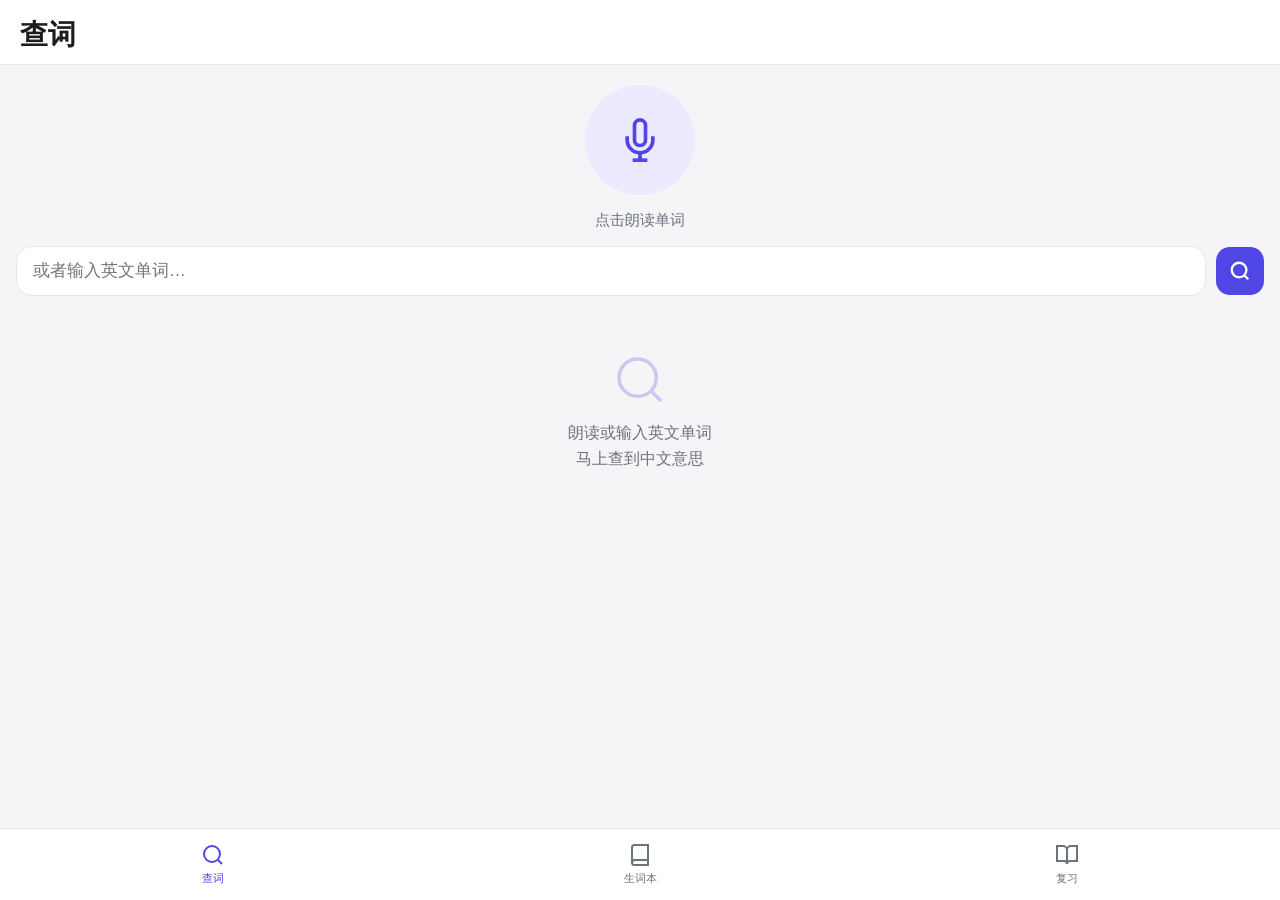
==== index.html @ 11c009c8 "Add files via upload" ====
<!DOCTYPE html>
<html lang="zh-CN">
<head>
  <meta charset="UTF-8">
  <meta name="viewport" content="width=device-width, initial-scale=1, viewport-fit=cover, user-scalable=no">
  <meta name="apple-mobile-web-app-capable" content="yes">
  <meta name="apple-mobile-web-app-status-bar-style" content="black-translucent">
  <meta name="apple-mobile-web-app-title" content="单词本">
  <link rel="manifest" href="manifest.json">
  <title>单词本</title>
  <link rel="stylesheet" href="style.css">
</head>
<body>
<div id="app">

  <!-- ── 查词 ── -->
  <div id="tab-lookup" class="tab-page active">
    <header><h1>查词</h1></header>
    <div class="tab-body">
      <button id="mic-btn" class="mic-btn" aria-label="语音输入">
        <svg viewBox="0 0 24 24" fill="none" stroke="currentColor" stroke-width="2">
          <path d="M12 1a3 3 0 0 0-3 3v8a3 3 0 0 0 6 0V4a3 3 0 0 0-3-3z"/>
          <path d="M19 10v2a7 7 0 0 1-14 0v-2"/>
          <line x1="12" y1="19" x2="12" y2="23"/>
          <line x1="8" y1="23" x2="16" y2="23"/>
        </svg>
      </button>
      <p id="voice-hint" class="voice-hint">点击朗读单词</p>

      <div class="search-row">
        <input id="word-input" type="text" placeholder="或者输入英文单词…"
               autocomplete="off" autocorrect="off" autocapitalize="none" spellcheck="false">
        <button id="search-btn" class="icon-btn">
          <svg viewBox="0 0 24 24" fill="none" stroke="currentColor" stroke-width="2.5">
            <circle cx="11" cy="11" r="8"/><path d="m21 21-4.35-4.35"/>
          </svg>
        </button>
      </div>

      <div id="lookup-result"></div>
    </div>
  </div>

  <!-- ── 生词本 ── -->
  <div id="tab-notebook" class="tab-page">
    <header>
      <h1>生词本</h1>
      <button id="add-btn" class="icon-btn" aria-label="手动添加">
        <svg viewBox="0 0 24 24" fill="none" stroke="currentColor" stroke-width="2.5">
          <path d="M12 5v14M5 12h14"/>
        </svg>
      </button>
    </header>
    <div class="tab-body">
      <input id="notebook-search" type="text" placeholder="搜索…" class="search-input">
      <div id="notebook-list"></div>
    </div>
  </div>

  <!-- ── 复习 ── -->
  <div id="tab-review" class="tab-page">
    <header><h1>复习</h1></header>
    <div class="tab-body" id="review-body"></div>
  </div>

  <!-- 底部标签栏 -->
  <nav id="tab-bar">
    <button class="tab-btn active" data-tab="lookup">
      <svg viewBox="0 0 24 24" fill="none" stroke="currentColor" stroke-width="2">
        <circle cx="11" cy="11" r="8"/><path d="m21 21-4.35-4.35"/>
      </svg>
      <span>查词</span>
    </button>
    <button class="tab-btn" data-tab="notebook">
      <svg viewBox="0 0 24 24" fill="none" stroke="currentColor" stroke-width="2">
        <path d="M4 19.5A2.5 2.5 0 0 1 6.5 17H20"/>
        <path d="M6.5 2H20v20H6.5A2.5 2.5 0 0 1 4 19.5v-15A2.5 2.5 0 0 1 6.5 2z"/>
      </svg>
      <span>生词本</span>
      <span id="notebook-badge" class="badge hidden"></span>
    </button>
    <button class="tab-btn" data-tab="review">
      <svg viewBox="0 0 24 24" fill="none" stroke="currentColor" stroke-width="2">
        <path d="M2 3h6a4 4 0 0 1 4 4v14a3 3 0 0 0-3-3H2z"/>
        <path d="M22 3h-6a4 4 0 0 0-4 4v14a3 3 0 0 1 3-3h7z"/>
      </svg>
      <span>复习</span>
      <span id="review-badge" class="badge hidden"></span>
    </button>
  </nav>
</div>

<!-- 手动添加弹窗 -->
<div id="add-modal" class="modal hidden">
  <div class="modal-card">
    <h2>手动添加</h2>
    <input id="add-english" type="text" placeholder="英文单词"
           autocomplete="off" autocorrect="off" autocapitalize="none">
    <input id="add-chinese" type="text" placeholder="中文释义">
    <p id="add-error" class="error-msg hidden"></p>
    <div class="modal-row">
      <button id="auto-lookup-btn" class="btn-secondary">自动查询释义</button>
      <div style="flex:1"></div>
      <button id="cancel-add" class="btn-secondary">取消</button>
      <button id="confirm-add" class="btn-primary">添加</button>
    </div>
  </div>
</div>

<script src="app.js"></script>
</body>
</html>
---- style.css ----
:root {
  --primary: #4f46e5;
  --primary-light: #ede9fe;
  --green: #16a34a;
  --green-light: #dcfce7;
  --red: #dc2626;
  --red-light: #fee2e2;
  --orange: #ea580c;
  --surface: #ffffff;
  --bg: #f5f5f7;
  --text: #1c1c1e;
  --text-secondary: #6b7280;
  --border: #e5e7eb;
  --radius: 16px;
  --tab-height: 72px;
}

* { box-sizing: border-box; margin: 0; padding: 0; -webkit-tap-highlight-color: transparent; }

html, body {
  height: 100%;
  overflow: hidden;
  font-family: -apple-system, BlinkMacSystemFont, "PingFang SC", sans-serif;
  background: var(--bg);
  color: var(--text);
}

#app {
  display: flex;
  flex-direction: column;
  height: 100%;
  height: 100dvh;
}

/* ── Tab pages ── */
.tab-page {
  display: none;
  flex-direction: column;
  flex: 1;
  overflow: hidden;
}
.tab-page.active { display: flex; }

header {
  display: flex;
  align-items: center;
  justify-content: space-between;
  padding: 16px 20px 10px;
  padding-top: max(16px, env(safe-area-inset-top));
  background: var(--surface);
  border-bottom: 1px solid var(--border);
}
header h1 { font-size: 28px; font-weight: 700; }

.tab-body {
  flex: 1;
  overflow-y: auto;
  -webkit-overflow-scrolling: touch;
  padding: 20px 16px;
  padding-bottom: 12px;
  display: flex;
  flex-direction: column;
  gap: 16px;
}

/* ── Tab bar ── */
#tab-bar {
  display: flex;
  background: var(--surface);
  border-top: 1px solid var(--border);
  padding-bottom: env(safe-area-inset-bottom);
  height: calc(var(--tab-height) + env(safe-area-inset-bottom));
}

.tab-btn {
  flex: 1;
  display: flex;
  flex-direction: column;
  align-items: center;
  justify-content: center;
  gap: 4px;
  background: none;
  border: none;
  cursor: pointer;
  color: var(--text-secondary);
  font-size: 11px;
  font-weight: 500;
  position: relative;
  padding: 8px 0;
  transition: color 0.15s;
}
.tab-btn svg { width: 24px; height: 24px; }
.tab-btn.active { color: var(--primary); }

.badge {
  position: absolute;
  top: 6px;
  right: calc(50% - 18px);
  background: var(--red);
  color: #fff;
  font-size: 10px;
  font-weight: 700;
  min-width: 16px;
  height: 16px;
  border-radius: 8px;
  display: flex;
  align-items: center;
  justify-content: center;
  padding: 0 4px;
}
.badge.hidden { display: none; }

/* ── Mic button ── */
.mic-btn {
  width: 110px;
  height: 110px;
  border-radius: 55px;
  border: none;
  background: var(--primary-light);
  color: var(--primary);
  cursor: pointer;
  display: flex;
  align-items: center;
  justify-content: center;
  align-self: center;
  transition: background 0.2s, transform 0.1s;
}
.mic-btn svg { width: 44px; height: 44px; }
.mic-btn:active { transform: scale(0.95); }
.mic-btn.listening {
  background: #fee2e2;
  color: var(--red);
  animation: pulse 1.2s ease-in-out infinite;
}
@keyframes pulse {
  0%, 100% { box-shadow: 0 0 0 0 rgba(220,38,38,0.3); }
  50% { box-shadow: 0 0 0 14px rgba(220,38,38,0); }
}

.voice-hint {
  text-align: center;
  color: var(--text-secondary);
  font-size: 15px;
}

/* ── Search row ── */
.search-row {
  display: flex;
  gap: 10px;
  align-items: center;
}
#word-input {
  flex: 1;
  padding: 14px 16px;
  font-size: 17px;
  border: 1.5px solid var(--border);
  border-radius: var(--radius);
  background: var(--surface);
  outline: none;
  transition: border-color 0.15s;
}
#word-input:focus { border-color: var(--primary); }

.icon-btn {
  width: 48px;
  height: 48px;
  border-radius: 14px;
  border: none;
  background: var(--primary);
  color: #fff;
  cursor: pointer;
  display: flex;
  align-items: center;
  justify-content: center;
  flex-shrink: 0;
  transition: opacity 0.15s;
}
.icon-btn:active { opacity: 0.8; }
.icon-btn svg { width: 22px; height: 22px; }
.icon-btn.ghost {
  background: var(--bg);
  color: var(--text);
  border: 1.5px solid var(--border);
}

/* ── Result card ── */
.result-card {
  background: var(--surface);
  border-radius: 20px;
  padding: 20px;
  box-shadow: 0 2px 16px rgba(0,0,0,0.07);
  display: flex;
  flex-direction: column;
  gap: 12px;
}
.result-word { font-size: 36px; font-weight: 700; }
.result-phonetic { color: var(--text-secondary); font-size: 16px; }
.result-divider { border: none; border-top: 1px solid var(--border); }
.result-definition { font-size: 20px; line-height: 1.5; }
.result-status {
  display: flex;
  align-items: center;
  gap: 6px;
  color: var(--green);
  font-size: 15px;
  font-weight: 600;
}
.add-to-notebook-btn {
  padding: 14px;
  border: none;
  border-radius: 12px;
  background: var(--primary);
  color: #fff;
  font-size: 16px;
  font-weight: 600;
  cursor: pointer;
  width: 100%;
  transition: opacity 0.15s;
}
.add-to-notebook-btn:active { opacity: 0.85; }

.error-card {
  background: #fff7ed;
  border-radius: var(--radius);
  padding: 16px;
  color: var(--orange);
  font-size: 15px;
  display: flex;
  align-items: center;
  gap: 8px;
}

.loading-card {
  background: var(--surface);
  border-radius: 20px;
  padding: 32px;
  box-shadow: 0 2px 16px rgba(0,0,0,0.07);
  display: flex;
  align-items: center;
  justify-content: center;
  gap: 12px;
  color: var(--text-secondary);
  font-size: 16px;
}
.spinner {
  width: 22px;
  height: 22px;
  border: 2.5px solid var(--border);
  border-top-color: var(--primary);
  border-radius: 50%;
  animation: spin 0.7s linear infinite;
}
@keyframes spin { to { transform: rotate(360deg); } }

.placeholder {
  display: flex;
  flex-direction: column;
  align-items: center;
  gap: 12px;
  padding: 40px 0;
  color: var(--text-secondary);
  text-align: center;
}
.placeholder svg { width: 56px; height: 56px; opacity: 0.25; color: var(--primary); }
.placeholder p { font-size: 16px; line-height: 1.6; }

/* ── Notebook ── */
.search-input {
  width: 100%;
  padding: 12px 16px;
  font-size: 16px;
  border: 1.5px solid var(--border);
  border-radius: var(--radius);
  background: var(--surface);
  outline: none;
}
.search-input:focus { border-color: var(--primary); }

.section-title {
  font-size: 13px;
  font-weight: 600;
  color: var(--text-secondary);
  text-transform: uppercase;
  letter-spacing: 0.05em;
  padding: 4px 4px 8px;
}

.word-row {
  background: var(--surface);
  border-radius: var(--radius);
  padding: 14px 16px;
  display: flex;
  align-items: flex-start;
  gap: 12px;
  box-shadow: 0 1px 4px rgba(0,0,0,0.05);
  margin-bottom: 8px;
  position: relative;
}
.word-row-info { flex: 1; min-width: 0; }
.word-row-english { font-size: 18px; font-weight: 600; }
.word-row-chinese {
  font-size: 14px;
  color: var(--text-secondary);
  margin-top: 3px;
  overflow: hidden;
  text-overflow: ellipsis;
  display: -webkit-box;
  -webkit-line-clamp: 2;
  -webkit-box-orient: vertical;
}
.word-row-meta { font-size: 12px; margin-top: 4px; }
.word-row-meta.due { color: var(--orange); font-weight: 600; }
.word-row-meta.later { color: var(--text-secondary); }

.stage-chip {
  font-size: 11px;
  font-weight: 700;
  padding: 3px 8px;
  border-radius: 20px;
  white-space: nowrap;
  flex-shrink: 0;
}
.stage-0 { background: #f3f4f6; color: #6b7280; }
.stage-1 { background: #dbeafe; color: #1d4ed8; }
.stage-2 { background: #ccfbf1; color: #0f766e; }
.stage-3 { background: #d1fae5; color: #065f46; }
.stage-4 { background: #ede9fe; color: #5b21b6; }
.stage-5 { background: #fce7f3; color: #9d174d; }
.stage-mastered { background: var(--green-light); color: var(--green); }

.delete-btn {
  background: none;
  border: none;
  color: #d1d5db;
  cursor: pointer;
  padding: 4px;
  border-radius: 8px;
  display: flex;
  align-items: center;
  flex-shrink: 0;
  transition: color 0.15s;
}
.delete-btn:active { color: var(--red); }
.delete-btn svg { width: 18px; height: 18px; }

.empty-state {
  display: flex;
  flex-direction: column;
  align-items: center;
  gap: 12px;
  padding: 60px 0;
  color: var(--text-secondary);
  text-align: center;
}
.empty-state svg { width: 64px; height: 64px; opacity: 0.2; color: var(--primary); }
.empty-state h3 { font-size: 18px; font-weight: 600; color: var(--text); }
.empty-state p { font-size: 15px; line-height: 1.6; }

/* ── Review ── */
.review-empty {
  display: flex;
  flex-direction: column;
  align-items: center;
  gap: 16px;
  padding: 60px 0;
  text-align: center;
}
.review-empty svg { width: 72px; height: 72px; color: var(--green); }
.review-empty h2 { font-size: 22px; font-weight: 700; }
.review-empty p { font-size: 16px; color: var(--text-secondary); line-height: 1.6; }

.progress-bar-wrap { display: flex; flex-direction: column; gap: 4px; }
.progress-label { font-size: 13px; font-weight: 600; color: var(--text-secondary); text-align: right; }
.progress-track { height: 8px; background: var(--border); border-radius: 4px; overflow: hidden; }
.progress-fill { height: 100%; background: var(--primary); border-radius: 4px; transition: width 0.4s ease; }

/* Flip card */
.flip-scene { perspective: 900px; width: 100%; height: 240px; cursor: pointer; }
.flip-card { width: 100%; height: 100%; position: relative; transform-style: preserve-3d; transition: transform 0.45s ease; }
.flip-card.flipped { transform: rotateY(180deg); }
.flip-face {
  position: absolute;
  inset: 0;
  backface-visibility: hidden;
  -webkit-backface-visibility: hidden;
  background: var(--surface);
  border-radius: 24px;
  box-shadow: 0 4px 20px rgba(0,0,0,0.08);
  display: flex;
  flex-direction: column;
  align-items: center;
  justify-content: center;
  padding: 24px;
  gap: 10px;
  text-align: center;
}
.flip-back { transform: rotateY(180deg); background: var(--primary-light); }
.flip-word { font-size: 42px; font-weight: 700; }
.flip-phonetic { font-size: 17px; color: var(--text-secondary); }
.flip-stage { font-size: 12px; font-weight: 600; color: var(--primary); background: rgba(79,70,229,0.1); padding: 3px 10px; border-radius: 20px; }
.flip-english-small { font-size: 18px; font-weight: 600; color: var(--text-secondary); }
.flip-chinese { font-size: 22px; line-height: 1.5; font-weight: 500; }
.flip-tap-hint { font-size: 14px; color: var(--text-secondary); }

.answer-row { display: flex; gap: 14px; }
.answer-btn {
  flex: 1;
  padding: 18px;
  border: none;
  border-radius: 18px;
  font-size: 18px;
  font-weight: 700;
  cursor: pointer;
  display: flex;
  align-items: center;
  justify-content: center;
  gap: 8px;
  transition: transform 0.1s, opacity 0.1s;
}
.answer-btn:active { transform: scale(0.97); opacity: 0.9; }
.btn-wrong { background: var(--red-light); color: var(--red); }
.btn-right { background: var(--green-light); color: var(--green); }

.session-done {
  display: flex;
  flex-direction: column;
  align-items: center;
  gap: 20px;
  padding: 40px 0;
  text-align: center;
}
.session-emoji { font-size: 80px; }
.session-done h2 { font-size: 26px; font-weight: 700; }
.session-done p { font-size: 18px; color: var(--text-secondary); }
.btn-primary-lg {
  padding: 16px 40px;
  background: var(--primary);
  color: #fff;
  border: none;
  border-radius: var(--radius);
  font-size: 17px;
  font-weight: 600;
  cursor: pointer;
}

/* ── Modal ── */
.modal {
  position: fixed;
  inset: 0;
  background: rgba(0,0,0,0.45);
  display: flex;
  align-items: flex-end;
  z-index: 100;
  padding-bottom: env(safe-area-inset-bottom);
}
.modal.hidden { display: none; }
.modal-card {
  background: var(--surface);
  border-radius: 24px 24px 0 0;
  padding: 24px 20px;
  width: 100%;
  display: flex;
  flex-direction: column;
  gap: 14px;
}
.modal-card h2 { font-size: 20px; font-weight: 700; }
.modal-card input {
  padding: 14px 16px;
  font-size: 17px;
  border: 1.5px solid var(--border);
  border-radius: var(--radius);
  outline: none;
  width: 100%;
}
.modal-card input:focus { border-color: var(--primary); }
.modal-row { display: flex; gap: 10px; align-items: center; flex-wrap: wrap; }
.btn-primary {
  padding: 12px 20px;
  background: var(--primary);
  color: #fff;
  border: none;
  border-radius: 12px;
  font-size: 16px;
  font-weight: 600;
  cursor: pointer;
}
.btn-secondary {
  padding: 12px 16px;
  background: var(--bg);
  color: var(--text);
  border: 1.5px solid var(--border);
  border-radius: 12px;
  font-size: 15px;
  font-weight: 500;
  cursor: pointer;
}
.error-msg { color: var(--red); font-size: 14px; }
.error-msg.hidden { display: none; }
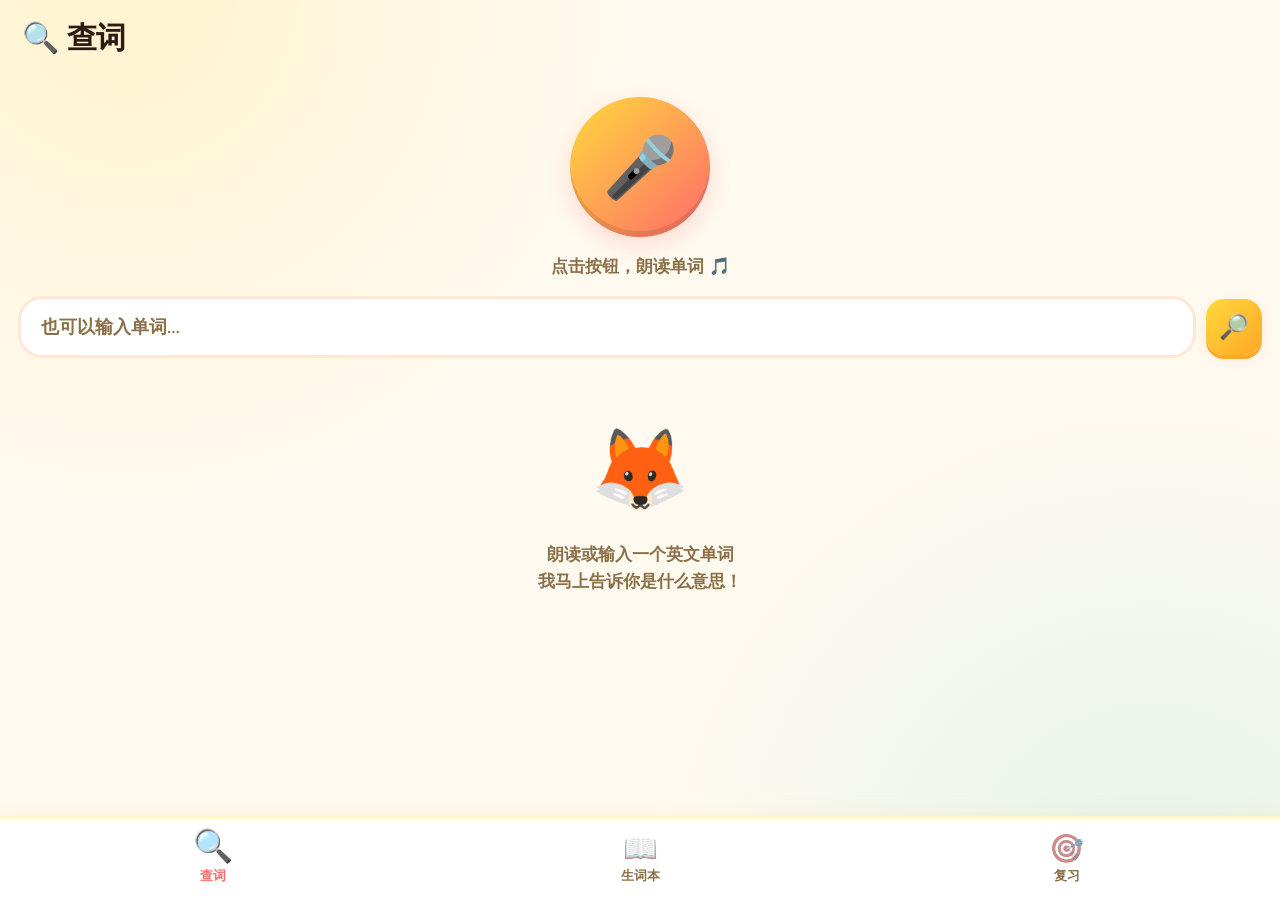
==== commit 4f873c46: "Add files via upload" ====
--- a/index.html
+++ b/index.html
@@ -15,26 +15,15 @@
 
   <!-- ── 查词 ── -->
   <div id="tab-lookup" class="tab-page active">
-    <header><h1>查词</h1></header>
+    <header><h1>🔍 查词</h1></header>
     <div class="tab-body">
-      <button id="mic-btn" class="mic-btn" aria-label="语音输入">
-        <svg viewBox="0 0 24 24" fill="none" stroke="currentColor" stroke-width="2">
-          <path d="M12 1a3 3 0 0 0-3 3v8a3 3 0 0 0 6 0V4a3 3 0 0 0-3-3z"/>
-          <path d="M19 10v2a7 7 0 0 1-14 0v-2"/>
-          <line x1="12" y1="19" x2="12" y2="23"/>
-          <line x1="8" y1="23" x2="16" y2="23"/>
-        </svg>
-      </button>
-      <p id="voice-hint" class="voice-hint">点击朗读单词</p>
+      <button id="mic-btn" class="mic-btn" aria-label="语音输入">🎤</button>
+      <p id="voice-hint" class="voice-hint">点击按钮，朗读单词 🎵</p>
 
       <div class="search-row">
-        <input id="word-input" type="text" placeholder="或者输入英文单词…"
+        <input id="word-input" type="text" placeholder="也可以输入单词…"
                autocomplete="off" autocorrect="off" autocapitalize="none" spellcheck="false">
-        <button id="search-btn" class="icon-btn">
-          <svg viewBox="0 0 24 24" fill="none" stroke="currentColor" stroke-width="2.5">
-            <circle cx="11" cy="11" r="8"/><path d="m21 21-4.35-4.35"/>
-          </svg>
-        </button>
+        <button id="search-btn" class="icon-btn" aria-label="查询">🔎</button>
       </div>
 
       <div id="lookup-result"></div>
@@ -44,46 +33,34 @@
   <!-- ── 生词本 ── -->
   <div id="tab-notebook" class="tab-page">
     <header>
-      <h1>生词本</h1>
-      <button id="add-btn" class="icon-btn" aria-label="手动添加">
-        <svg viewBox="0 0 24 24" fill="none" stroke="currentColor" stroke-width="2.5">
-          <path d="M12 5v14M5 12h14"/>
-        </svg>
-      </button>
+      <h1>📖 生词本</h1>
+      <button id="add-btn" class="icon-btn" aria-label="手动添加">+</button>
     </header>
     <div class="tab-body">
-      <input id="notebook-search" type="text" placeholder="搜索…" class="search-input">
+      <input id="notebook-search" type="text" placeholder="🔍 搜一搜…" class="search-input">
       <div id="notebook-list"></div>
     </div>
   </div>
 
   <!-- ── 复习 ── -->
   <div id="tab-review" class="tab-page">
-    <header><h1>复习</h1></header>
+    <header><h1>🎯 复习</h1></header>
     <div class="tab-body" id="review-body"></div>
   </div>
 
   <!-- 底部标签栏 -->
   <nav id="tab-bar">
     <button class="tab-btn active" data-tab="lookup">
-      <svg viewBox="0 0 24 24" fill="none" stroke="currentColor" stroke-width="2">
-        <circle cx="11" cy="11" r="8"/><path d="m21 21-4.35-4.35"/>
-      </svg>
+      <span class="tab-emoji">🔍</span>
       <span>查词</span>
     </button>
     <button class="tab-btn" data-tab="notebook">
-      <svg viewBox="0 0 24 24" fill="none" stroke="currentColor" stroke-width="2">
-        <path d="M4 19.5A2.5 2.5 0 0 1 6.5 17H20"/>
-        <path d="M6.5 2H20v20H6.5A2.5 2.5 0 0 1 4 19.5v-15A2.5 2.5 0 0 1 6.5 2z"/>
-      </svg>
+      <span class="tab-emoji">📖</span>
       <span>生词本</span>
       <span id="notebook-badge" class="badge hidden"></span>
     </button>
     <button class="tab-btn" data-tab="review">
-      <svg viewBox="0 0 24 24" fill="none" stroke="currentColor" stroke-width="2">
-        <path d="M2 3h6a4 4 0 0 1 4 4v14a3 3 0 0 0-3-3H2z"/>
-        <path d="M22 3h-6a4 4 0 0 0-4 4v14a3 3 0 0 1 3-3h7z"/>
-      </svg>
+      <span class="tab-emoji">🎯</span>
       <span>复习</span>
       <span id="review-badge" class="badge hidden"></span>
     </button>
@@ -93,7 +70,7 @@
 <!-- 手动添加弹窗 -->
 <div id="add-modal" class="modal hidden">
   <div class="modal-card">
-    <h2>手动添加</h2>
+    <h2>✏️ 手动添加</h2>
     <input id="add-english" type="text" placeholder="英文单词"
            autocomplete="off" autocorrect="off" autocapitalize="none">
     <input id="add-chinese" type="text" placeholder="中文释义">
--- a/style.css
+++ b/style.css
@@ -1,18 +1,30 @@
+@import url('https://fonts.googleapis.com/css2?family=Nunito:wght@600;700;800;900&display=swap');
+
 :root {
-  --primary: #4f46e5;
-  --primary-light: #ede9fe;
-  --green: #16a34a;
-  --green-light: #dcfce7;
-  --red: #dc2626;
-  --red-light: #fee2e2;
-  --orange: #ea580c;
-  --surface: #ffffff;
-  --bg: #f5f5f7;
-  --text: #1c1c1e;
-  --text-secondary: #6b7280;
-  --border: #e5e7eb;
-  --radius: 16px;
-  --tab-height: 72px;
+  --primary: #FF6B6B;
+  --primary-soft: #FFE5E5;
+  --primary-deep: #E55555;
+  --accent: #FFD93D;
+  --accent-soft: #FFF6CC;
+  --mint: #6BCF7F;
+  --mint-soft: #DCF5E1;
+  --sky: #4ECDC4;
+  --sky-soft: #D4F1ED;
+  --lavender: #A78BFA;
+  --lavender-soft: #EDE9FE;
+  --pink: #FF9FB2;
+  --orange: #FFA726;
+  --bg: #FFFAF0;
+  --surface: #FFFFFF;
+  --text: #2D1B12;
+  --text-soft: #8B6F47;
+  --border: #FFE8D6;
+  --radius: 24px;
+  --radius-lg: 32px;
+  --tab-height: 84px;
+  --shadow-soft: 0 4px 16px rgba(255, 107, 107, 0.12);
+  --shadow-pop: 0 8px 24px rgba(255, 107, 107, 0.22);
+  --shadow-press: inset 0 -4px 0 rgba(0, 0, 0, 0.08);
 }
 
 * { box-sizing: border-box; margin: 0; padding: 0; -webkit-tap-highlight-color: transparent; }
@@ -20,9 +32,13 @@
 html, body {
   height: 100%;
   overflow: hidden;
-  font-family: -apple-system, BlinkMacSystemFont, "PingFang SC", sans-serif;
+  font-family: 'Nunito', -apple-system, BlinkMacSystemFont, "PingFang SC", "Microsoft YaHei", sans-serif;
   background: var(--bg);
-  color: var(--text);
+  background-image:
+    radial-gradient(circle at 10% 0%, rgba(255, 217, 61, 0.18) 0%, transparent 35%),
+    radial-gradient(circle at 90% 100%, rgba(78, 205, 196, 0.15) 0%, transparent 35%);
+  color: var(--text);
+  font-weight: 700;
 }
 
 #app {
@@ -45,31 +61,35 @@
   display: flex;
   align-items: center;
   justify-content: space-between;
-  padding: 16px 20px 10px;
-  padding-top: max(16px, env(safe-area-inset-top));
-  background: var(--surface);
-  border-bottom: 1px solid var(--border);
-}
-header h1 { font-size: 28px; font-weight: 700; }
+  padding: 18px 22px 14px;
+  padding-top: max(18px, env(safe-area-inset-top));
+  background: transparent;
+}
+header h1 {
+  font-size: 30px;
+  font-weight: 900;
+  letter-spacing: -0.02em;
+  color: var(--text);
+}
 
 .tab-body {
   flex: 1;
   overflow-y: auto;
   -webkit-overflow-scrolling: touch;
-  padding: 20px 16px;
-  padding-bottom: 12px;
-  display: flex;
-  flex-direction: column;
-  gap: 16px;
+  padding: 16px 18px 24px;
+  display: flex;
+  flex-direction: column;
+  gap: 18px;
 }
 
 /* ── Tab bar ── */
 #tab-bar {
   display: flex;
   background: var(--surface);
-  border-top: 1px solid var(--border);
+  border-top: 3px solid var(--accent-soft);
   padding-bottom: env(safe-area-inset-bottom);
   height: calc(var(--tab-height) + env(safe-area-inset-bottom));
+  box-shadow: 0 -4px 20px rgba(255, 167, 38, 0.08);
 }
 
 .tab-btn {
@@ -82,65 +102,95 @@
   background: none;
   border: none;
   cursor: pointer;
-  color: var(--text-secondary);
-  font-size: 11px;
-  font-weight: 500;
+  color: var(--text-soft);
+  font-family: inherit;
+  font-size: 13px;
+  font-weight: 800;
   position: relative;
-  padding: 8px 0;
-  transition: color 0.15s;
-}
-.tab-btn svg { width: 24px; height: 24px; }
+  padding: 10px 0;
+  transition: all 0.15s;
+}
+.tab-emoji {
+  font-size: 28px;
+  filter: grayscale(0.5);
+  opacity: 0.6;
+  transition: all 0.2s;
+  line-height: 1;
+}
+.tab-btn.active .tab-emoji {
+  filter: grayscale(0);
+  opacity: 1;
+  transform: scale(1.15) translateY(-2px);
+}
 .tab-btn.active { color: var(--primary); }
 
 .badge {
   position: absolute;
-  top: 6px;
-  right: calc(50% - 18px);
-  background: var(--red);
+  top: 4px;
+  right: calc(50% - 22px);
+  background: var(--primary);
   color: #fff;
-  font-size: 10px;
-  font-weight: 700;
-  min-width: 16px;
-  height: 16px;
-  border-radius: 8px;
+  font-size: 11px;
+  font-weight: 900;
+  min-width: 20px;
+  height: 20px;
+  border-radius: 10px;
   display: flex;
   align-items: center;
   justify-content: center;
-  padding: 0 4px;
+  padding: 0 5px;
+  box-shadow: 0 2px 6px rgba(255, 107, 107, 0.4);
+  border: 2px solid #fff;
 }
 .badge.hidden { display: none; }
 
 /* ── Mic button ── */
 .mic-btn {
-  width: 110px;
-  height: 110px;
-  border-radius: 55px;
+  width: 140px;
+  height: 140px;
+  border-radius: 50%;
   border: none;
-  background: var(--primary-light);
-  color: var(--primary);
+  background: linear-gradient(135deg, #FFD93D 0%, #FF6B6B 100%);
+  color: #fff;
   cursor: pointer;
   display: flex;
   align-items: center;
   justify-content: center;
   align-self: center;
-  transition: background 0.2s, transform 0.1s;
-}
-.mic-btn svg { width: 44px; height: 44px; }
-.mic-btn:active { transform: scale(0.95); }
+  font-size: 60px;
+  box-shadow: var(--shadow-pop), inset 0 -6px 0 rgba(0,0,0,0.1);
+  transition: transform 0.15s;
+  position: relative;
+  margin-top: 8px;
+}
+.mic-btn:active { transform: scale(0.93) translateY(2px); box-shadow: var(--shadow-soft); }
 .mic-btn.listening {
-  background: #fee2e2;
-  color: var(--red);
-  animation: pulse 1.2s ease-in-out infinite;
-}
-@keyframes pulse {
-  0%, 100% { box-shadow: 0 0 0 0 rgba(220,38,38,0.3); }
-  50% { box-shadow: 0 0 0 14px rgba(220,38,38,0); }
+  background: linear-gradient(135deg, #FF6B6B 0%, #A78BFA 100%);
+  animation: bounce 0.6s ease-in-out infinite;
+}
+.mic-btn.listening::before {
+  content: '';
+  position: absolute;
+  inset: -10px;
+  border-radius: 50%;
+  border: 4px solid var(--accent);
+  opacity: 0.6;
+  animation: ring 1.2s ease-out infinite;
+}
+@keyframes bounce {
+  0%, 100% { transform: scale(1); }
+  50% { transform: scale(1.06); }
+}
+@keyframes ring {
+  0% { transform: scale(1); opacity: 0.7; }
+  100% { transform: scale(1.4); opacity: 0; }
 }
 
 .voice-hint {
   text-align: center;
-  color: var(--text-secondary);
-  font-size: 15px;
+  color: var(--text-soft);
+  font-size: 17px;
+  font-weight: 700;
 }
 
 /* ── Search row ── */
@@ -151,102 +201,125 @@
 }
 #word-input {
   flex: 1;
-  padding: 14px 16px;
-  font-size: 17px;
-  border: 1.5px solid var(--border);
+  padding: 16px 20px;
+  font-size: 18px;
+  font-weight: 700;
+  font-family: inherit;
+  border: 3px solid var(--border);
   border-radius: var(--radius);
   background: var(--surface);
+  color: var(--text);
   outline: none;
-  transition: border-color 0.15s;
-}
-#word-input:focus { border-color: var(--primary); }
+  transition: all 0.15s;
+}
+#word-input::placeholder { color: var(--text-soft); font-weight: 600; }
+#word-input:focus {
+  border-color: var(--accent);
+  box-shadow: 0 0 0 4px var(--accent-soft);
+}
 
 .icon-btn {
-  width: 48px;
-  height: 48px;
-  border-radius: 14px;
+  width: 56px;
+  height: 56px;
+  border-radius: 18px;
   border: none;
-  background: var(--primary);
+  background: linear-gradient(135deg, var(--accent) 0%, var(--orange) 100%);
   color: #fff;
   cursor: pointer;
   display: flex;
   align-items: center;
   justify-content: center;
   flex-shrink: 0;
-  transition: opacity 0.15s;
-}
-.icon-btn:active { opacity: 0.8; }
-.icon-btn svg { width: 22px; height: 22px; }
-.icon-btn.ghost {
-  background: var(--bg);
-  color: var(--text);
-  border: 1.5px solid var(--border);
-}
+  box-shadow: 0 4px 0 var(--orange), var(--shadow-soft);
+  transition: all 0.1s;
+  font-size: 24px;
+}
+.icon-btn:active { transform: translateY(3px); box-shadow: 0 1px 0 var(--orange); }
+.icon-btn svg { width: 24px; height: 24px; }
+
+#add-btn {
+  background: linear-gradient(135deg, var(--mint) 0%, #4ABE5C 100%);
+  box-shadow: 0 4px 0 #4ABE5C, var(--shadow-soft);
+}
+#add-btn:active { box-shadow: 0 1px 0 #4ABE5C; }
 
 /* ── Result card ── */
 .result-card {
   background: var(--surface);
-  border-radius: 20px;
-  padding: 20px;
-  box-shadow: 0 2px 16px rgba(0,0,0,0.07);
-  display: flex;
-  flex-direction: column;
-  gap: 12px;
-}
-.result-word { font-size: 36px; font-weight: 700; }
-.result-phonetic { color: var(--text-secondary); font-size: 16px; }
-.result-divider { border: none; border-top: 1px solid var(--border); }
-.result-definition { font-size: 20px; line-height: 1.5; }
+  border-radius: var(--radius-lg);
+  padding: 26px 22px;
+  box-shadow: var(--shadow-soft);
+  display: flex;
+  flex-direction: column;
+  gap: 14px;
+  border: 3px solid var(--accent-soft);
+  position: relative;
+  animation: pop-in 0.4s cubic-bezier(0.34, 1.56, 0.64, 1);
+}
+@keyframes pop-in {
+  0% { transform: scale(0.8); opacity: 0; }
+  100% { transform: scale(1); opacity: 1; }
+}
+.result-card::before {
+  content: '✨';
+  position: absolute;
+  top: -12px;
+  right: 20px;
+  font-size: 28px;
+  animation: wiggle 2s ease-in-out infinite;
+}
+@keyframes wiggle {
+  0%, 100% { transform: rotate(-10deg); }
+  50% { transform: rotate(10deg); }
+}
+.result-word { font-size: 42px; font-weight: 900; color: var(--primary); letter-spacing: -0.02em; }
+.result-phonetic { color: var(--text-soft); font-size: 17px; font-weight: 700; }
+.result-divider { border: none; border-top: 2px dashed var(--border); }
+.result-definition { font-size: 22px; line-height: 1.5; font-weight: 700; }
 .result-status {
   display: flex;
   align-items: center;
   gap: 6px;
-  color: var(--green);
-  font-size: 15px;
-  font-weight: 600;
-}
-.add-to-notebook-btn {
-  padding: 14px;
-  border: none;
-  border-radius: 12px;
-  background: var(--primary);
-  color: #fff;
+  color: var(--mint);
   font-size: 16px;
-  font-weight: 600;
-  cursor: pointer;
-  width: 100%;
-  transition: opacity 0.15s;
-}
-.add-to-notebook-btn:active { opacity: 0.85; }
+  font-weight: 800;
+  padding: 10px 14px;
+  background: var(--mint-soft);
+  border-radius: 14px;
+  align-self: flex-start;
+}
 
 .error-card {
-  background: #fff7ed;
+  background: var(--primary-soft);
   border-radius: var(--radius);
-  padding: 16px;
-  color: var(--orange);
-  font-size: 15px;
-  display: flex;
-  align-items: center;
-  gap: 8px;
+  padding: 18px 20px;
+  color: var(--primary-deep);
+  font-size: 16px;
+  font-weight: 700;
+  display: flex;
+  align-items: center;
+  gap: 10px;
+  border: 3px solid #FFCDCD;
 }
 
 .loading-card {
   background: var(--surface);
-  border-radius: 20px;
-  padding: 32px;
-  box-shadow: 0 2px 16px rgba(0,0,0,0.07);
+  border-radius: var(--radius-lg);
+  padding: 36px;
+  border: 3px solid var(--accent-soft);
   display: flex;
   align-items: center;
   justify-content: center;
-  gap: 12px;
-  color: var(--text-secondary);
-  font-size: 16px;
+  gap: 14px;
+  color: var(--text-soft);
+  font-size: 18px;
+  font-weight: 800;
 }
 .spinner {
-  width: 22px;
-  height: 22px;
-  border: 2.5px solid var(--border);
-  border-top-color: var(--primary);
+  width: 26px;
+  height: 26px;
+  border: 3.5px solid var(--accent-soft);
+  border-top-color: var(--accent);
   border-radius: 50%;
   animation: spin 0.7s linear infinite;
 }
@@ -256,127 +329,159 @@
   display: flex;
   flex-direction: column;
   align-items: center;
-  gap: 12px;
-  padding: 40px 0;
-  color: var(--text-secondary);
+  gap: 16px;
+  padding: 40px 0 20px;
+  color: var(--text-soft);
   text-align: center;
 }
-.placeholder svg { width: 56px; height: 56px; opacity: 0.25; color: var(--primary); }
-.placeholder p { font-size: 16px; line-height: 1.6; }
+.placeholder-emoji {
+  font-size: 80px;
+  animation: float 3s ease-in-out infinite;
+}
+@keyframes float {
+  0%, 100% { transform: translateY(0); }
+  50% { transform: translateY(-10px); }
+}
+.placeholder p { font-size: 17px; line-height: 1.6; font-weight: 700; }
 
 /* ── Notebook ── */
 .search-input {
   width: 100%;
-  padding: 12px 16px;
-  font-size: 16px;
-  border: 1.5px solid var(--border);
+  padding: 14px 18px;
+  font-size: 17px;
+  font-weight: 700;
+  font-family: inherit;
+  border: 3px solid var(--border);
   border-radius: var(--radius);
   background: var(--surface);
+  color: var(--text);
   outline: none;
 }
-.search-input:focus { border-color: var(--primary); }
+.search-input:focus { border-color: var(--accent); }
 
 .section-title {
-  font-size: 13px;
+  font-size: 15px;
+  font-weight: 900;
+  color: var(--text);
+  padding: 6px 4px 4px;
+  display: flex;
+  align-items: center;
+  gap: 6px;
+}
+
+.word-row {
+  background: var(--surface);
+  border-radius: 22px;
+  padding: 16px 18px;
+  display: flex;
+  align-items: center;
+  gap: 14px;
+  box-shadow: 0 2px 8px rgba(255, 167, 38, 0.08);
+  margin-bottom: 10px;
+  border: 2.5px solid transparent;
+  position: relative;
+  transition: transform 0.15s;
+}
+.word-row:active { transform: scale(0.98); }
+.word-row.due { border-color: var(--accent); background: linear-gradient(135deg, #fff 0%, var(--accent-soft) 100%); }
+.word-row.mastered { background: linear-gradient(135deg, #fff 0%, var(--mint-soft) 100%); border-color: var(--mint); }
+
+.word-row-info { flex: 1; min-width: 0; }
+.word-row-english { font-size: 20px; font-weight: 900; color: var(--text); }
+.word-row-chinese {
+  font-size: 15px;
   font-weight: 600;
-  color: var(--text-secondary);
-  text-transform: uppercase;
-  letter-spacing: 0.05em;
-  padding: 4px 4px 8px;
-}
-
-.word-row {
-  background: var(--surface);
-  border-radius: var(--radius);
-  padding: 14px 16px;
-  display: flex;
-  align-items: flex-start;
-  gap: 12px;
-  box-shadow: 0 1px 4px rgba(0,0,0,0.05);
-  margin-bottom: 8px;
-  position: relative;
-}
-.word-row-info { flex: 1; min-width: 0; }
-.word-row-english { font-size: 18px; font-weight: 600; }
-.word-row-chinese {
-  font-size: 14px;
-  color: var(--text-secondary);
-  margin-top: 3px;
+  color: var(--text-soft);
+  margin-top: 4px;
   overflow: hidden;
   text-overflow: ellipsis;
   display: -webkit-box;
   -webkit-line-clamp: 2;
   -webkit-box-orient: vertical;
 }
-.word-row-meta { font-size: 12px; margin-top: 4px; }
-.word-row-meta.due { color: var(--orange); font-weight: 600; }
-.word-row-meta.later { color: var(--text-secondary); }
-
-.stage-chip {
-  font-size: 11px;
-  font-weight: 700;
-  padding: 3px 8px;
-  border-radius: 20px;
-  white-space: nowrap;
+.word-row-meta { font-size: 13px; margin-top: 6px; font-weight: 800; }
+.word-row-meta.due { color: var(--orange); }
+.word-row-meta.later { color: var(--text-soft); }
+
+.stars {
+  display: flex;
+  gap: 1px;
+  font-size: 14px;
+  letter-spacing: 0;
   flex-shrink: 0;
-}
-.stage-0 { background: #f3f4f6; color: #6b7280; }
-.stage-1 { background: #dbeafe; color: #1d4ed8; }
-.stage-2 { background: #ccfbf1; color: #0f766e; }
-.stage-3 { background: #d1fae5; color: #065f46; }
-.stage-4 { background: #ede9fe; color: #5b21b6; }
-.stage-5 { background: #fce7f3; color: #9d174d; }
-.stage-mastered { background: var(--green-light); color: var(--green); }
+  margin-right: 4px;
+}
+.star-on { filter: none; }
+.star-off { filter: grayscale(1); opacity: 0.3; }
+
+.trophy-chip {
+  font-size: 22px;
+  flex-shrink: 0;
+  margin-right: 4px;
+}
 
 .delete-btn {
   background: none;
   border: none;
-  color: #d1d5db;
-  cursor: pointer;
-  padding: 4px;
-  border-radius: 8px;
+  color: #E5C8B0;
+  cursor: pointer;
+  padding: 8px;
+  border-radius: 12px;
   display: flex;
   align-items: center;
   flex-shrink: 0;
-  transition: color 0.15s;
-}
-.delete-btn:active { color: var(--red); }
-.delete-btn svg { width: 18px; height: 18px; }
+  font-size: 20px;
+  transition: all 0.15s;
+}
+.delete-btn:active { color: var(--primary); background: var(--primary-soft); }
 
 .empty-state {
   display: flex;
   flex-direction: column;
   align-items: center;
-  gap: 12px;
-  padding: 60px 0;
-  color: var(--text-secondary);
+  gap: 14px;
+  padding: 50px 20px;
   text-align: center;
 }
-.empty-state svg { width: 64px; height: 64px; opacity: 0.2; color: var(--primary); }
-.empty-state h3 { font-size: 18px; font-weight: 600; color: var(--text); }
-.empty-state p { font-size: 15px; line-height: 1.6; }
+.empty-emoji {
+  font-size: 90px;
+  animation: float 3s ease-in-out infinite;
+}
+.empty-state h3 { font-size: 22px; font-weight: 900; color: var(--text); }
+.empty-state p { font-size: 16px; line-height: 1.7; color: var(--text-soft); font-weight: 700; }
 
 /* ── Review ── */
 .review-empty {
   display: flex;
   flex-direction: column;
   align-items: center;
-  gap: 16px;
-  padding: 60px 0;
+  gap: 18px;
+  padding: 50px 20px;
   text-align: center;
 }
-.review-empty svg { width: 72px; height: 72px; color: var(--green); }
-.review-empty h2 { font-size: 22px; font-weight: 700; }
-.review-empty p { font-size: 16px; color: var(--text-secondary); line-height: 1.6; }
-
-.progress-bar-wrap { display: flex; flex-direction: column; gap: 4px; }
-.progress-label { font-size: 13px; font-weight: 600; color: var(--text-secondary); text-align: right; }
-.progress-track { height: 8px; background: var(--border); border-radius: 4px; overflow: hidden; }
-.progress-fill { height: 100%; background: var(--primary); border-radius: 4px; transition: width 0.4s ease; }
+.review-empty-emoji { font-size: 100px; animation: float 3s ease-in-out infinite; }
+.review-empty h2 { font-size: 24px; font-weight: 900; }
+.review-empty p { font-size: 17px; color: var(--text-soft); line-height: 1.7; font-weight: 700; }
+
+.progress-bar-wrap { display: flex; flex-direction: column; gap: 6px; padding: 0 4px; }
+.progress-label { font-size: 15px; font-weight: 900; color: var(--text); text-align: right; }
+.progress-track {
+  height: 14px;
+  background: var(--accent-soft);
+  border-radius: 7px;
+  overflow: hidden;
+  border: 2px solid var(--border);
+}
+.progress-fill {
+  height: 100%;
+  background: linear-gradient(90deg, var(--accent) 0%, var(--orange) 100%);
+  border-radius: 5px;
+  transition: width 0.5s ease;
+}
 
 /* Flip card */
-.flip-scene { perspective: 900px; width: 100%; height: 240px; cursor: pointer; }
-.flip-card { width: 100%; height: 100%; position: relative; transform-style: preserve-3d; transition: transform 0.45s ease; }
+.flip-scene { perspective: 1200px; width: 100%; height: 280px; cursor: pointer; margin-top: 8px; }
+.flip-card { width: 100%; height: 100%; position: relative; transform-style: preserve-3d; transition: transform 0.5s cubic-bezier(0.4, 0, 0.2, 1); }
 .flip-card.flipped { transform: rotateY(180deg); }
 .flip-face {
   position: absolute;
@@ -384,115 +489,201 @@
   backface-visibility: hidden;
   -webkit-backface-visibility: hidden;
   background: var(--surface);
-  border-radius: 24px;
-  box-shadow: 0 4px 20px rgba(0,0,0,0.08);
+  border-radius: var(--radius-lg);
+  box-shadow: var(--shadow-pop);
   display: flex;
   flex-direction: column;
   align-items: center;
   justify-content: center;
-  padding: 24px;
-  gap: 10px;
+  padding: 26px;
+  gap: 12px;
   text-align: center;
-}
-.flip-back { transform: rotateY(180deg); background: var(--primary-light); }
-.flip-word { font-size: 42px; font-weight: 700; }
-.flip-phonetic { font-size: 17px; color: var(--text-secondary); }
-.flip-stage { font-size: 12px; font-weight: 600; color: var(--primary); background: rgba(79,70,229,0.1); padding: 3px 10px; border-radius: 20px; }
-.flip-english-small { font-size: 18px; font-weight: 600; color: var(--text-secondary); }
-.flip-chinese { font-size: 22px; line-height: 1.5; font-weight: 500; }
-.flip-tap-hint { font-size: 14px; color: var(--text-secondary); }
-
-.answer-row { display: flex; gap: 14px; }
+  border: 4px solid var(--accent-soft);
+}
+.flip-front {
+  background: linear-gradient(135deg, #fff 0%, var(--accent-soft) 100%);
+}
+.flip-back {
+  transform: rotateY(180deg);
+  background: linear-gradient(135deg, var(--sky-soft) 0%, var(--lavender-soft) 100%);
+  border-color: var(--sky);
+}
+.flip-word {
+  font-size: 50px;
+  font-weight: 900;
+  color: var(--primary);
+  letter-spacing: -0.02em;
+}
+.flip-phonetic { font-size: 18px; color: var(--text-soft); font-weight: 700; }
+.flip-stars { display: flex; gap: 2px; font-size: 18px; margin-top: 4px; }
+.flip-english-small {
+  font-size: 20px;
+  font-weight: 800;
+  color: var(--text-soft);
+}
+.flip-chinese {
+  font-size: 26px;
+  line-height: 1.5;
+  font-weight: 800;
+  color: var(--text);
+}
+.flip-tap-hint {
+  text-align: center;
+  font-size: 16px;
+  color: var(--text-soft);
+  font-weight: 800;
+  padding: 4px 0;
+}
+
+.answer-row { display: flex; gap: 14px; margin-top: 4px; }
 .answer-btn {
   flex: 1;
-  padding: 18px;
+  padding: 20px;
   border: none;
-  border-radius: 18px;
-  font-size: 18px;
-  font-weight: 700;
+  border-radius: 22px;
+  font-size: 20px;
+  font-weight: 900;
+  font-family: inherit;
   cursor: pointer;
   display: flex;
   align-items: center;
   justify-content: center;
   gap: 8px;
-  transition: transform 0.1s, opacity 0.1s;
-}
-.answer-btn:active { transform: scale(0.97); opacity: 0.9; }
-.btn-wrong { background: var(--red-light); color: var(--red); }
-.btn-right { background: var(--green-light); color: var(--green); }
+  transition: all 0.1s;
+  color: #fff;
+}
+.answer-btn:active { transform: translateY(3px); }
+.btn-wrong {
+  background: linear-gradient(135deg, #FF8E8E 0%, var(--primary) 100%);
+  box-shadow: 0 5px 0 var(--primary-deep);
+}
+.btn-wrong:active { box-shadow: 0 2px 0 var(--primary-deep); }
+.btn-right {
+  background: linear-gradient(135deg, #7BD98D 0%, var(--mint) 100%);
+  box-shadow: 0 5px 0 #4ABE5C;
+}
+.btn-right:active { box-shadow: 0 2px 0 #4ABE5C; }
 
 .session-done {
   display: flex;
   flex-direction: column;
   align-items: center;
-  gap: 20px;
-  padding: 40px 0;
+  gap: 22px;
+  padding: 40px 20px;
   text-align: center;
 }
-.session-emoji { font-size: 80px; }
-.session-done h2 { font-size: 26px; font-weight: 700; }
-.session-done p { font-size: 18px; color: var(--text-secondary); }
+.session-emoji {
+  font-size: 110px;
+  animation: spin-once 0.8s cubic-bezier(0.34, 1.56, 0.64, 1);
+}
+@keyframes spin-once {
+  0% { transform: scale(0) rotate(-180deg); }
+  100% { transform: scale(1) rotate(0deg); }
+}
+.session-done h2 { font-size: 28px; font-weight: 900; color: var(--primary); }
+.session-done p { font-size: 20px; color: var(--text); font-weight: 800; }
 .btn-primary-lg {
-  padding: 16px 40px;
-  background: var(--primary);
+  padding: 18px 48px;
+  background: linear-gradient(135deg, var(--accent) 0%, var(--orange) 100%);
   color: #fff;
   border: none;
-  border-radius: var(--radius);
-  font-size: 17px;
-  font-weight: 600;
-  cursor: pointer;
-}
+  border-radius: 28px;
+  font-size: 19px;
+  font-weight: 900;
+  font-family: inherit;
+  cursor: pointer;
+  box-shadow: 0 5px 0 var(--orange), var(--shadow-soft);
+  transition: all 0.1s;
+}
+.btn-primary-lg:active { transform: translateY(3px); box-shadow: 0 2px 0 var(--orange); }
 
 /* ── Modal ── */
 .modal {
   position: fixed;
   inset: 0;
-  background: rgba(0,0,0,0.45);
+  background: rgba(45, 27, 18, 0.55);
   display: flex;
   align-items: flex-end;
   z-index: 100;
   padding-bottom: env(safe-area-inset-bottom);
-}
+  animation: fade-in 0.2s;
+}
+@keyframes fade-in { from { opacity: 0; } to { opacity: 1; } }
 .modal.hidden { display: none; }
 .modal-card {
   background: var(--surface);
-  border-radius: 24px 24px 0 0;
-  padding: 24px 20px;
+  border-radius: var(--radius-lg) var(--radius-lg) 0 0;
+  padding: 26px 22px;
   width: 100%;
   display: flex;
   flex-direction: column;
   gap: 14px;
-}
-.modal-card h2 { font-size: 20px; font-weight: 700; }
+  border-top: 4px solid var(--accent);
+  animation: slide-up 0.3s cubic-bezier(0.34, 1.56, 0.64, 1);
+}
+@keyframes slide-up { from { transform: translateY(100%); } to { transform: translateY(0); } }
+.modal-card h2 {
+  font-size: 22px;
+  font-weight: 900;
+  display: flex;
+  align-items: center;
+  gap: 8px;
+}
 .modal-card input {
-  padding: 14px 16px;
+  padding: 14px 18px;
   font-size: 17px;
-  border: 1.5px solid var(--border);
+  font-weight: 700;
+  font-family: inherit;
+  border: 3px solid var(--border);
   border-radius: var(--radius);
+  background: var(--bg);
+  color: var(--text);
   outline: none;
   width: 100%;
 }
-.modal-card input:focus { border-color: var(--primary); }
+.modal-card input:focus { border-color: var(--accent); background: #fff; }
 .modal-row { display: flex; gap: 10px; align-items: center; flex-wrap: wrap; }
 .btn-primary {
-  padding: 12px 20px;
-  background: var(--primary);
+  padding: 14px 24px;
+  background: linear-gradient(135deg, var(--mint) 0%, #4ABE5C 100%);
   color: #fff;
   border: none;
-  border-radius: 12px;
+  border-radius: 18px;
   font-size: 16px;
-  font-weight: 600;
-  cursor: pointer;
-}
+  font-weight: 900;
+  font-family: inherit;
+  cursor: pointer;
+  box-shadow: 0 4px 0 #4ABE5C;
+  transition: all 0.1s;
+}
+.btn-primary:active { transform: translateY(2px); box-shadow: 0 2px 0 #4ABE5C; }
 .btn-secondary {
-  padding: 12px 16px;
+  padding: 13px 18px;
   background: var(--bg);
   color: var(--text);
-  border: 1.5px solid var(--border);
-  border-radius: 12px;
+  border: 3px solid var(--border);
+  border-radius: 18px;
   font-size: 15px;
-  font-weight: 500;
-  cursor: pointer;
-}
-.error-msg { color: var(--red); font-size: 14px; }
+  font-weight: 800;
+  font-family: inherit;
+  cursor: pointer;
+}
+.btn-secondary:active { background: var(--border); }
+.error-msg { color: var(--primary-deep); font-size: 14px; font-weight: 700; }
 .error-msg.hidden { display: none; }
+
+/* ── Confetti ── */
+.confetti {
+  position: fixed;
+  top: -20px;
+  width: 12px;
+  height: 16px;
+  pointer-events: none;
+  z-index: 9999;
+  border-radius: 2px;
+  animation: confetti-fall 2.5s ease-in forwards;
+}
+@keyframes confetti-fall {
+  0% { transform: translateY(0) rotate(0deg); opacity: 1; }
+  100% { transform: translateY(110vh) rotate(720deg); opacity: 0; }
+}
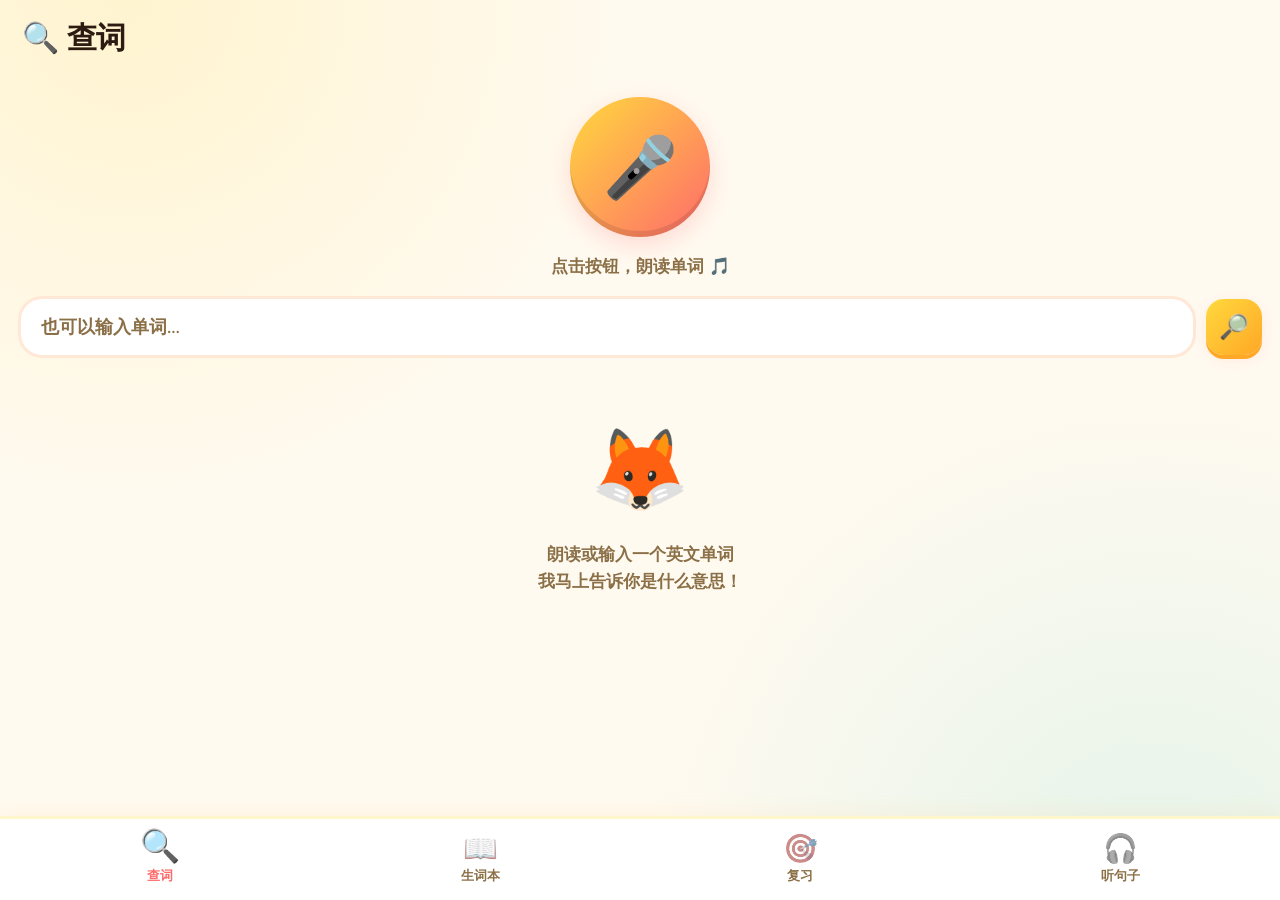
==== commit 26dde3f0: "Add files via upload" ====
--- a/index.html
+++ b/index.html
@@ -5,10 +5,13 @@
   <meta name="viewport" content="width=device-width, initial-scale=1, viewport-fit=cover, user-scalable=no">
   <meta name="apple-mobile-web-app-capable" content="yes">
   <meta name="apple-mobile-web-app-status-bar-style" content="black-translucent">
-  <meta name="apple-mobile-web-app-title" content="单词本">
+  <meta name="apple-mobile-web-app-title" content="咚咚的英语王国">
   <link rel="manifest" href="manifest.json">
-  <title>单词本</title>
+  <link rel="apple-touch-icon" href="icon.png">
+  <link rel="icon" type="image/png" href="icon.png">
+  <title>咚咚的英语王国</title>
   <link rel="stylesheet" href="style.css">
+  <script src="dict.js"></script>
 </head>
 <body>
 <div id="app">
@@ -48,6 +51,15 @@
     <div class="tab-body" id="review-body"></div>
   </div>
 
+  <!-- ── 听句子 ── -->
+  <div id="tab-sentences" class="tab-page">
+    <header>
+      <h1>🎧 听句子</h1>
+      <button id="add-sentence-btn" class="icon-btn" aria-label="添加句子">+</button>
+    </header>
+    <div class="tab-body" id="sentences-body"></div>
+  </div>
+
   <!-- 底部标签栏 -->
   <nav id="tab-bar">
     <button class="tab-btn active" data-tab="lookup">
@@ -63,6 +75,10 @@
       <span class="tab-emoji">🎯</span>
       <span>复习</span>
       <span id="review-badge" class="badge hidden"></span>
+    </button>
+    <button class="tab-btn" data-tab="sentences">
+      <span class="tab-emoji">🎧</span>
+      <span>听句子</span>
     </button>
   </nav>
 </div>
@@ -84,6 +100,34 @@
   </div>
 </div>
 
+<!-- 添加句子弹窗 -->
+<div id="add-sentence-modal" class="modal hidden">
+  <div class="modal-card">
+    <h2>➕ 添加句子</h2>
+    <input id="add-sentence-en" type="text" placeholder="英文句子"
+           autocomplete="off" autocorrect="off" spellcheck="false">
+    <input id="add-sentence-zh" type="text" placeholder="中文意思（可选）">
+    <div class="modal-row">
+      <div style="flex:1"></div>
+      <button id="cancel-add-sentence" class="btn-secondary">取消</button>
+      <button id="confirm-add-sentence" class="btn-primary">添加</button>
+    </div>
+  </div>
+</div>
+
+<!-- 编辑释义弹窗 -->
+<div id="edit-modal" class="modal hidden">
+  <div class="modal-card">
+    <h2>✏️ 编辑释义</h2>
+    <p id="edit-word-label" class="edit-word-label"></p>
+    <textarea id="edit-chinese" rows="4" placeholder="中文释义…"></textarea>
+    <div class="modal-row">
+      <button id="cancel-edit" class="btn-secondary">取消</button>
+      <button id="confirm-edit" class="btn-primary">保存</button>
+    </div>
+  </div>
+</div>
+
 <script src="app.js"></script>
 </body>
 </html>
--- a/style.css
+++ b/style.css
@@ -272,8 +272,24 @@
   0%, 100% { transform: rotate(-10deg); }
   50% { transform: rotate(10deg); }
 }
-.result-word { font-size: 42px; font-weight: 900; color: var(--primary); letter-spacing: -0.02em; }
-.result-phonetic { color: var(--text-soft); font-size: 17px; font-weight: 700; }
+.result-word-row { display: flex; align-items: center; gap: 12px; }
+.result-word { font-size: 42px; font-weight: 900; color: var(--primary); letter-spacing: -0.02em; flex: 1; }
+.result-phonetic { color: var(--text-soft); font-size: 17px; font-weight: 700; display: block; margin-top: 2px; }
+
+.speak-btn {
+  width: 56px; height: 56px;
+  border-radius: 50%;
+  border: none;
+  background: linear-gradient(135deg, var(--sky) 0%, #3AB5AC 100%);
+  color: white;
+  font-size: 26px;
+  cursor: pointer;
+  display: flex; align-items: center; justify-content: center;
+  flex-shrink: 0;
+  box-shadow: 0 4px 0 #3AB5AC;
+  transition: all 0.1s;
+}
+.speak-btn:active { transform: translateY(3px); box-shadow: 0 1px 0 #3AB5AC; }
 .result-divider { border: none; border-top: 2px dashed var(--border); }
 .result-definition { font-size: 22px; line-height: 1.5; font-weight: 700; }
 .result-status {
@@ -435,6 +451,45 @@
 }
 .delete-btn:active { color: var(--primary); background: var(--primary-soft); }
 
+.edit-btn {
+  background: none;
+  border: none;
+  color: #C0C0D0;
+  cursor: pointer;
+  padding: 8px;
+  border-radius: 12px;
+  display: flex;
+  align-items: center;
+  flex-shrink: 0;
+  font-size: 18px;
+  transition: all 0.15s;
+}
+.edit-btn:active { color: var(--lavender); background: #EDE9FE; }
+
+/* 编辑弹窗专属 */
+.edit-word-label {
+  font-size: 20px;
+  font-weight: 900;
+  color: var(--text);
+  text-align: center;
+  letter-spacing: 1px;
+}
+.modal-card textarea {
+  padding: 14px 18px;
+  font-size: 16px;
+  font-weight: 700;
+  font-family: inherit;
+  border: 3px solid var(--border);
+  border-radius: var(--radius);
+  background: var(--bg);
+  color: var(--text);
+  outline: none;
+  width: 100%;
+  resize: vertical;
+  line-height: 1.6;
+}
+.modal-card textarea:focus { border-color: var(--lavender); background: #fff; }
+
 .empty-state {
   display: flex;
   flex-direction: column;
@@ -597,6 +652,35 @@
 }
 .btn-primary-lg:active { transform: translateY(3px); box-shadow: 0 2px 0 var(--orange); }
 
+/* ── 练习模式按钮（薰衣草紫，区别于正式复习的黄色） ── */
+.btn-practice-lg {
+  margin-top: 24px;
+  padding: 16px 44px;
+  background: linear-gradient(135deg, var(--lavender) 0%, #7c6fe0 100%);
+  color: #fff;
+  border: none;
+  border-radius: 28px;
+  font-size: 18px;
+  font-weight: 900;
+  font-family: inherit;
+  cursor: pointer;
+  box-shadow: 0 5px 0 #5c50b0, var(--shadow-soft);
+  transition: all 0.1s;
+}
+.btn-practice-lg:active { transform: translateY(3px); box-shadow: 0 2px 0 #5c50b0; }
+
+/* ── 练习模式进度栏小标签 ── */
+.practice-badge {
+  display: inline-block;
+  font-size: 12px;
+  font-weight: 800;
+  background: var(--lavender);
+  color: #fff;
+  padding: 2px 10px;
+  border-radius: 20px;
+  vertical-align: middle;
+}
+
 /* ── Modal ── */
 .modal {
   position: fixed;
@@ -671,6 +755,83 @@
 .btn-secondary:active { background: var(--border); }
 .error-msg { color: var(--primary-deep); font-size: 14px; font-weight: 700; }
 .error-msg.hidden { display: none; }
+
+/* ── 语音验证卡片（说出意思才算认识 / 句子复述）── */
+.verify-card {
+  background: var(--surface);
+  border-radius: var(--radius-lg);
+  padding: 32px 24px 28px;
+  display: flex;
+  flex-direction: column;
+  align-items: center;
+  gap: 16px;
+  box-shadow: var(--shadow-soft);
+  text-align: center;
+}
+.verify-prompt {
+  font-size: 19px;
+  font-weight: 800;
+  color: var(--text-soft);
+}
+.verify-transcript {
+  font-size: 20px;
+  font-weight: 700;
+  color: var(--lavender);
+  min-height: 28px;
+  padding: 8px 16px;
+  background: #F3F0FF;
+  border-radius: var(--radius);
+  width: 100%;
+}
+.verify-skip-btn {
+  background: none;
+  border: none;
+  color: var(--text-soft);
+  font-size: 15px;
+  font-weight: 700;
+  cursor: pointer;
+  font-family: inherit;
+  text-decoration: underline;
+}
+.verify-result-icon { font-size: 58px; }
+.verify-msg { font-size: 18px; font-weight: 800; color: var(--text-soft); }
+.verify-answer {
+  font-size: 20px;
+  font-weight: 900;
+  color: var(--primary);
+  background: var(--primary-soft);
+  padding: 12px 20px;
+  border-radius: var(--radius);
+  width: 100%;
+}
+
+/* ── 句子列表 ── */
+.sentence-row {
+  display: flex;
+  align-items: center;
+  background: var(--surface);
+  border-radius: var(--radius);
+  padding: 14px 16px;
+  margin-bottom: 10px;
+  box-shadow: var(--shadow-soft);
+  gap: 12px;
+}
+.sentence-info { flex: 1; min-width: 0; }
+.sentence-en { font-size: 17px; font-weight: 800; color: var(--text); }
+.sentence-zh { font-size: 13px; font-weight: 700; color: var(--text-soft); margin-top: 4px; }
+
+/* 句子测试结果 */
+.sentence-en-result {
+  font-size: 21px;
+  font-weight: 900;
+  color: var(--text);
+  line-height: 1.4;
+}
+.sentence-zh-result {
+  font-size: 17px;
+  font-weight: 700;
+  color: var(--sky);
+}
 
 /* ── Confetti ── */
 .confetti {
